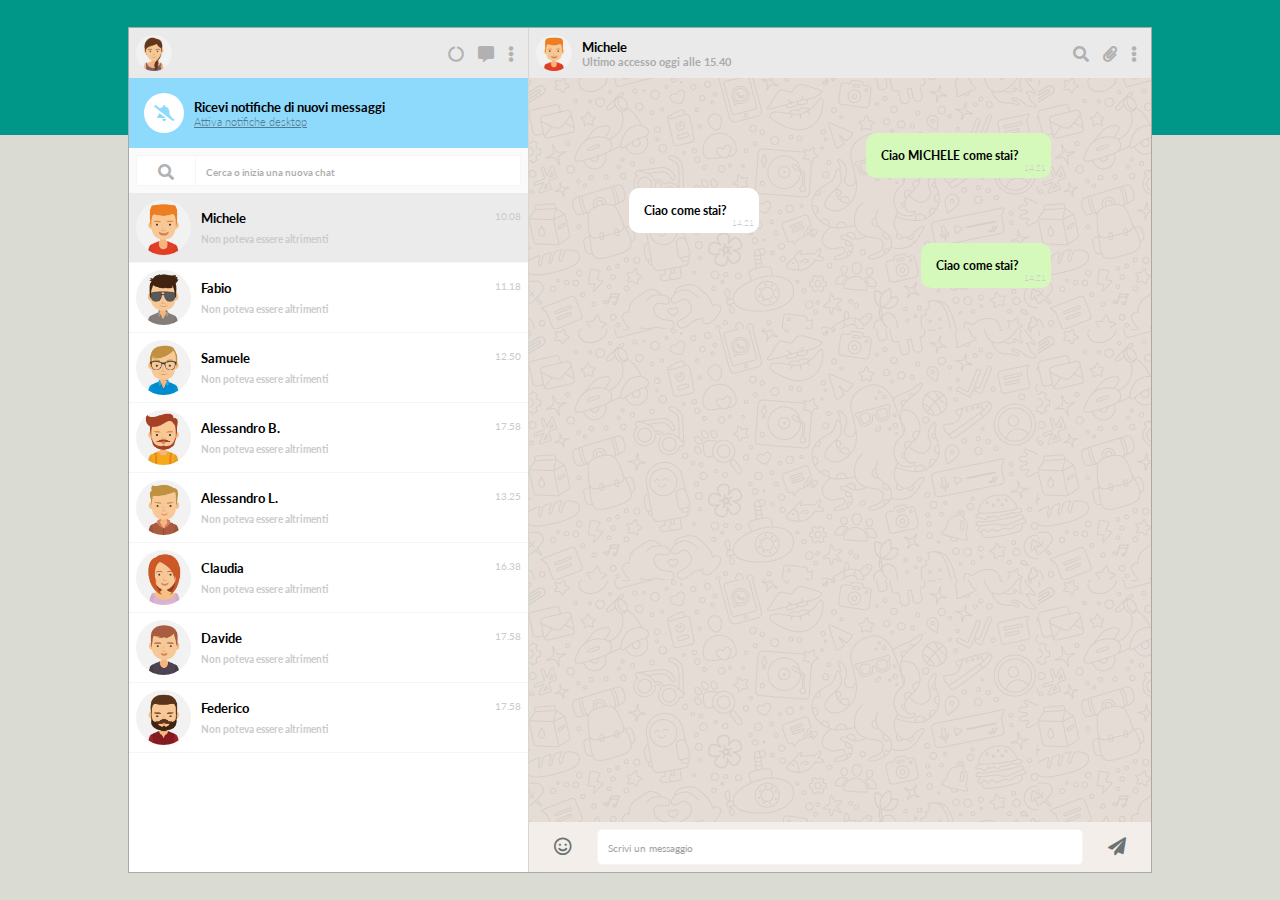
==== bonus/index.html @ 08b74d0c "BONUS: crea il menu cancella messaggio in js con .clone() da un template" ====
<!DOCTYPE html>
<html lang="en" dir="ltr">
    <head>
        <meta charset="utf-8">
        <meta name="viewport" content="width=device-width, initial-scale=1.0">
        <link href="https://fonts.googleapis.com/css?family=Lato" rel="stylesheet">
        <link rel="stylesheet" href="https://use.fontawesome.com/releases/v5.5.0/css/all.css">
        <link rel="stylesheet" href="css/style.css">
        <script src="https://ajax.googleapis.com/ajax/libs/jquery/3.3.1/jquery.min.js"></script>
        <title>Boolzap</title>
    </head>
    <body>
      <main>
        <!-- sfondo sezione top -->
        <section class="top"></section>
        <!-- /sfondo sezione top -->
        <!-- sfondo sezione bottom -->
        <section class="bottom"></section>
        <!-- /sfondo sezione bottom -->

        <!-- wrapper generale dell'app -->
        <div class="wrap_general">
          <!-- side SX -->
          <div class="sideSX">
            <!-- zona TOP della side SX -->
            <div class="sideSX_top">
              <!-- contenitore immagine avatar utente -->
              <div class="wrap_avatar sideSX_top_avatar">
                <!-- immagine avatar utente principale -->
                <img src="img\avatar_io.jpg" alt="Image avatar">
                <!-- /immagine avatar utente principale -->
              </div>
              <!-- /contenitore immagine avatar utente -->
              <!-- listato icone zona Top della sideSX -->
              <ul class="ul_ico_topSX">
                <li>
                  <!-- icona aggiorna -->
                  <i class="fas fa-circle-notch"></i>
                  <!-- /icona aggiorna -->
                </li>
                <li>
                  <!-- icona messaggio -->
                  <i class="fas fa-comment-alt"></i>
                  <!-- /icona messaggio -->
                </li>
                <li>
                  <!-- icona menu impostazioni -->
                  <i class="fas fa-ellipsis-v"></i>
                  <!-- /icona menu impostazioni -->
                </li>
              </ul>
              <!-- /listato icone zona Top della sideSX -->
            </div>
            <!-- /zona top della side SX -->
            <!-- zona NOTIFICHE della side SX -->
            <div class="sideSX_notifiche">
              <!-- icona notifiche attivate -->
              <div class="wrap_ico_no_sound">
                <i class="fas fa-bell-slash"></i>
              </div>
              <!-- /icona notifiche attivate -->
              <div class="wrap_titoli_notifiche">
                <!-- titolo notifiche -->
                <h5>Ricevi notifiche di nuovi messaggi</h5>
                <!-- /titolo notifiche -->
                <!-- sottotitolo notifiche -->
                <h6><a href="#">Attiva notifiche desktop</a></h6>
                <!-- /sottotitolo notifiche -->
              </div>
            </div>
            <!-- /zona NOTIFICHE della side SX -->
            <!-- zona CERCA della side SX -->
            <div class="sideSX_cerca">
              <!-- icona cerca -->
              <div class="wrap_ico_cerca">
                <i class="fas fa-search"></i>
              </div>
              <!-- /icona cerca -->
              <!-- input cerca -->
              <input class="input_cerca" type="text" name="" value="" placeholder="Cerca o inizia una nuova chat">
              <!-- /input\ cerca -->
            </div>
            <!-- /zona CERCA della side SX -->
            <!-- elenco chat -->
            <div class="sideSX_chat">
              <!-- chat   -->
              <div class="chat chat_attiva" data-chat="0">
                <!-- immagine avatar contatto -->
                <img class="contatto_avatar" src="img\avatar_1.jpg" alt="">
                <!-- /immagine avatar chat -->
                <!-- contenitore testi chat -->
                <div class="wrap_testi_chat">
                  <!-- titolo notifiche -->
                  <h5 class="nome">Michele</h5>
                  <!-- /titolo notifiche -->
                  <!-- sottotitolo notifiche -->
                  <h6 class="messaggio">Non poteva essere altrimenti</a></h6>
                  <!-- /sottotitolo notifiche -->
                </div>
                <!-- /contenitore testi chat -->
                <!-- ora messaggio -->
                <span class="ora_messaggio">10.08</span>
                <!-- ora messaggio -->
              </div>
              <!-- /chat   -->
              <!-- chat   -->
              <div class="chat" data-chat="1">
                <!-- immagine avatar contatto -->
                <img class="contatto_avatar" src="img\avatar_2.jpg" alt="">
                <!-- /immagine avatar chat -->
                <!-- contenitore testi chat -->
                <div class="wrap_testi_chat">
                  <!-- titolo notifiche -->
                  <h5 class="nome">Fabio</h5>
                  <!-- /titolo notifiche -->
                  <!-- sottotitolo notifiche -->
                  <h6 class="messaggio">Non poteva essere altrimenti</a></h6>
                  <!-- /sottotitolo notifiche -->
                </div>
                <!-- /contenitore testi chat -->
                <!-- ora messaggio -->
                <span class="ora_messaggio">11.18</span>
                <!-- ora messaggio -->
              </div>
              <!-- /chat   -->
              <!-- chat   -->
              <div class="chat" data-chat="2">
                <!-- immagine avatar contatto -->
                <img class="contatto_avatar" src="img\avatar_3.jpg" alt="">
                <!-- /immagine avatar chat -->
                <!-- contenitore testi chat -->
                <div class="wrap_testi_chat">
                  <!-- titolo notifiche -->
                  <h5 class="nome">Samuele</h5>
                  <!-- /titolo notifiche -->
                  <!-- sottotitolo notifiche -->
                  <h6 class="messaggio">Non poteva essere altrimenti</a></h6>
                  <!-- /sottotitolo notifiche -->
                </div>
                <!-- /contenitore testi chat -->
                <!-- ora messaggio -->
                <span class="ora_messaggio">12.50</span>
                <!-- ora messaggio -->
              </div>
              <!-- /chat   -->
              <!-- chat   -->
              <div class="chat" data-chat="3">
                <!-- immagine avatar contatto -->
                <img class="contatto_avatar" src="img\avatar_4.jpg" alt="">
                <!-- /immagine avatar chat -->
                <!-- contenitore testi chat -->
                <div class="wrap_testi_chat">
                  <!-- titolo notifiche -->
                  <h5 class="nome">Alessandro B.</h5>
                  <!-- /titolo notifiche -->
                  <!-- sottotitolo notifiche -->
                  <h6 class="messaggio">Non poteva essere altrimenti</a></h6>
                  <!-- /sottotitolo notifiche -->
                </div>
                <!-- /contenitore testi chat -->
                <!-- ora messaggio -->
                <span class="ora_messaggio">17.58</span>
                <!-- ora messaggio -->
              </div>
              <!-- /chat   -->
              <!-- chat   -->
              <div class="chat" data-chat="4">
                <!-- immagine avatar contatto -->
                <img class="contatto_avatar" src="img\avatar_5.jpg" alt="">
                <!-- /immagine avatar chat -->
                <!-- contenitore testi chat -->
                <div class="wrap_testi_chat">
                  <!-- titolo notifiche -->
                  <h5 class="nome">Alessandro L.</h5>
                  <!-- /titolo notifiche -->
                  <!-- sottotitolo notifiche -->
                  <h6 class="messaggio">Non poteva essere altrimenti</a></h6>
                  <!-- /sottotitolo notifiche -->
                </div>
                <!-- /contenitore testi chat -->
                <!-- ora messaggio -->
                <span class="ora_messaggio">13.25</span>
                <!-- ora messaggio -->
              </div>
              <!-- /chat   -->
              <!-- chat   -->
              <div class="chat" data-chat="5">
                <!-- immagine avatar contatto -->
                <img class="contatto_avatar" src="img\avatar_6.jpg" alt="">
                <!-- /immagine avatar chat -->
                <!-- contenitore testi chat -->
                <div class="wrap_testi_chat">
                  <!-- titolo notifiche -->
                  <h5 class="nome">Claudia</h5>
                  <!-- /titolo notifiche -->
                  <!-- sottotitolo notifiche -->
                  <h6 class="messaggio">Non poteva essere altrimenti</a></h6>
                  <!-- /sottotitolo notifiche -->
                </div>
                <!-- /contenitore testi chat -->
                <!-- ora messaggio -->
                <span class="ora_messaggio">16.38</span>
                <!-- ora messaggio -->
              </div>
              <!-- /chat   -->
              <!-- chat   -->
              <div class="chat" data-chat="6">
                <!-- immagine avatar contatto -->
                <img class="contatto_avatar" src="img\avatar_7.jpg" alt="">
                <!-- /immagine avatar chat -->
                <!-- contenitore testi chat -->
                <div class="wrap_testi_chat">
                  <!-- titolo notifiche -->
                  <h5 class="nome">Davide</h5>
                  <!-- /titolo notifiche -->
                  <!-- sottotitolo notifiche -->
                  <h6 class="messaggio">Non poteva essere altrimenti</a></h6>
                  <!-- /sottotitolo notifiche -->
                </div>
                <!-- /contenitore testi chat -->
                <!-- ora messaggio -->
                <span class="ora_messaggio">17.58</span>
                <!-- ora messaggio -->
              </div>
              <!-- /chat   -->
              <!-- chat   -->
              <div class="chat" data-chat="7">
                <!-- immagine avatar contatto -->
                <img class="contatto_avatar" src="img\avatar_8.jpg" alt="">
                <!-- /immagine avatar chat -->
                <!-- contenitore testi chat -->
                <div class="wrap_testi_chat">
                  <!-- titolo notifiche -->
                  <h5 class="nome">Federico</h5>
                  <!-- /titolo notifiche -->
                  <!-- sottotitolo notifiche -->
                  <h6 class="messaggio">Non poteva essere altrimenti</a></h6>
                  <!-- /sottotitolo notifiche -->
                </div>
                <!-- /contenitore testi chat -->
                <!-- ora messaggio -->
                <span class="ora_messaggio">17.58</span>
                <!-- ora messaggio -->
              </div>
              <!-- /chat   -->
            </div>
            <!-- /elenco chat -->
          </div>
          <!-- /side SX -->

          <!-- side DX -->
          <div class="sideDX">
            <!-- zona top della side DX -->
            <div class="sideDX_top">
              <!-- contenitore avatar, nome e ultimo accesso dell'utente -->
              <div class="wrap_utente">
                <!-- immagine avatar utente -->
                <img class="sideDX_top_avatar" src="img\avatar_1.jpg" alt="">
                <!-- /immagine avatar chat -->
                <!-- contenitore testi chat -->
                <div class="wrap_nome_accesso">
                  <!-- titolo notifiche -->
                  <h5 class="nome_chat">Michele</h5>
                  <!-- /titolo notifiche -->
                  <!-- sottotitolo notifiche -->
                  <h6 class="accesso_chat">Ultimo accesso oggi alle <time>15.40</time></a></h6>
                  <!-- /sottotitolo notifiche -->
                </div>
                <!-- /contenitore testi chat -->
              </div>
              <!-- /contenitore avatar, nome e ultimo accesso dell'utente -->
              <!-- listato icone zona Top della sideDX -->
              <ul class="ul_ico_topDX">
                <li>
                  <!-- icona cerca -->
                  <i class="fas fa-search"></i>
                  <!-- /icona cerca -->
                </li>
                <li>
                  <!-- icona allega -->
                  <i class="fas fa-paperclip"></i>
                  <!-- /icona allega -->
                </li>
                <li>
                  <!-- icona menu impostazioni -->
                  <i class="fas fa-ellipsis-v"></i>
                  <!-- /icona menu impostazioni -->
                </li>
              </ul>
              <!-- /listato icone zona Top della sideDX -->
            </div>
            <!-- /zona top della side DX -->
            <!-- zona main della side DX -->
            <div class="sideDX_main">

              <!-- messaggi della chat index 0 -->
              <div class="messaggi_chat conversazione_attiva" data-conversazione="0">
                <!-- messaggio -->
                <div class="wrap_messaggio msg_int">
                  <div class="messaggio">
                    <p class="text_messaggio">Ciao MICHELE come stai?</p>
                    <span class="ora_messaggio">14.21</span>
                    <i class="fas fa-angle-down apri_cancella"></i>
                    <!-- <i class="far fa-angle-down apri_cancella"></i> -->
                  </div>
                </div>
                <!-- /messaggio -->
                <!-- messaggio -->
                <div class="wrap_messaggio msg_ext">
                  <div class="messaggio">
                    <p class="text_messaggio">Ciao come stai?</p>
                    <span class="ora_messaggio">14.21</span>
                    <i class="fas fa-angle-down apri_cancella"></i>
                  </div>
                </div>
                <!-- /messaggio -->
                <!-- messaggio -->
                <div class="wrap_messaggio msg_int">
                  <div class="messaggio">
                    <p class="text_messaggio">Ciao come stai?</p>
                    <span class="ora_messaggio">14.21</span>
                    <i class="fas fa-angle-down apri_cancella"></i>
                  </div>
                </div>
                <!-- /messaggio -->
              </div>
              <!-- messaggi della chat index 0 -->

              <!-- messaggi della chat index 1 -->
              <div class="messaggi_chat" data-conversazione="1">
                <!-- messaggio -->
                <div class="wrap_messaggio msg_int">
                  <div class="messaggio">
                    <p class="text_messaggio">Ciao FABIO come stai?</p>
                    <span class="ora_messaggio">14.21</span>
                    <i class="fas fa-angle-down apri_cancella"></i>
                  </div>
                </div>
                <!-- /messaggio -->
                <!-- messaggio -->
                <div class="wrap_messaggio msg_ext">
                  <div class="messaggio">
                    <p class="text_messaggio">Ciao come stai?</p>
                    <span class="ora_messaggio">14.21</span>
                    <i class="fas fa-angle-down apri_cancella"></i>
                  </div>
                </div>
                <!-- /messaggio -->
                <!-- messaggio -->
                <div class="wrap_messaggio msg_int">
                  <div class="messaggio">
                    <p class="text_messaggio">Ciao come stai?</p>
                    <span class="ora_messaggio">14.21</span>
                    <i class="fas fa-angle-down apri_cancella"></i>
                  </div>
                </div>
                <!-- /messaggio -->
              </div>
              <!-- messaggi della chat index 1 -->

              <!-- messaggi della chat index 2 -->
              <div class="messaggi_chat" data-conversazione="2">
                <!-- messaggio -->
                <div class="wrap_messaggio msg_int">
                  <div class="messaggio">
                    <p class="text_messaggio">Ciao SAMUELE come stai?</p>
                    <span class="ora_messaggio">14.21</span>
                    <i class="fas fa-angle-down apri_cancella"></i>
                  </div>
                </div>
                <!-- /messaggio -->
                <!-- messaggio -->
                <div class="wrap_messaggio msg_ext">
                  <div class="messaggio">
                    <p class="text_messaggio">Ciao come stai?</p>
                    <span class="ora_messaggio">14.21</span>
                    <i class="fas fa-angle-down apri_cancella"></i>
                  </div>
                </div>
                <!-- /messaggio -->
                <!-- messaggio -->
                <div class="wrap_messaggio msg_int">
                  <div class="messaggio">
                    <p class="text_messaggio">Ciao come stai?</p>
                    <span class="ora_messaggio">14.21</span>
                    <i class="fas fa-angle-down apri_cancella"></i>
                  </div>
                </div>
                <!-- /messaggio -->
              </div>
              <!-- messaggi della chat index 2 -->

              <!-- messaggi della chat index 3 -->
              <div class="messaggi_chat" data-conversazione="3">
                <!-- messaggio -->
                <div class="wrap_messaggio msg_int">
                  <div class="messaggio">
                    <p class="text_messaggio">Ciao ALESSANDRO B. come stai?</p>
                    <span class="ora_messaggio">14.21</span>
                    <i class="fas fa-angle-down apri_cancella"></i>
                  </div>
                </div>
                <!-- /messaggio -->
                <!-- messaggio -->
                <div class="wrap_messaggio msg_ext">
                  <div class="messaggio">
                    <p class="text_messaggio">Ciao come stai?</p>
                    <span class="ora_messaggio">14.21</span>
                    <i class="fas fa-angle-down apri_cancella"></i>
                  </div>
                </div>
                <!-- /messaggio -->
                <!-- messaggio -->
                <div class="wrap_messaggio msg_int">
                  <div class="messaggio">
                    <p class="text_messaggio">Ciao come stai?</p>
                    <span class="ora_messaggio">14.21</span>
                    <i class="fas fa-angle-down apri_cancella"></i>
                  </div>
                </div>
                <!-- /messaggio -->
              </div>
              <!-- messaggi della chat index 3 -->

              <!-- messaggi della chat index 4 -->
              <div class="messaggi_chat" data-conversazione="4">
                <!-- messaggio -->
                <div class="wrap_messaggio msg_int">
                  <div class="messaggio">
                    <p class="text_messaggio">Ciao ALESSANDOR L. come stai?</p>
                    <span class="ora_messaggio">14.21</span>
                    <i class="fas fa-angle-down apri_cancella"></i>
                  </div>
                </div>
                <!-- /messaggio -->
                <!-- messaggio -->
                <div class="wrap_messaggio msg_ext">
                  <div class="messaggio">
                    <p class="text_messaggio">Ciao come stai?</p>
                    <span class="ora_messaggio">14.21</span>
                    <i class="fas fa-angle-down apri_cancella"></i>
                  </div>
                </div>
                <!-- /messaggio -->
                <!-- messaggio -->
                <div class="wrap_messaggio msg_int">
                  <div class="messaggio">
                    <p class="text_messaggio">Ciao come stai?</p>
                    <span class="ora_messaggio">14.21</span>
                    <i class="fas fa-angle-down apri_cancella"></i>
                  </div>
                </div>
                <!-- /messaggio -->
              </div>
              <!-- messaggi della chat index 4 -->

              <!-- messaggi della chat index 5 -->
              <div class="messaggi_chat" data-conversazione="5">
                <!-- messaggio -->
                <div class="wrap_messaggio msg_int">
                  <div class="messaggio">
                    <p class="text_messaggio">Ciao CLAUDIA come stai?</p>
                    <span class="ora_messaggio">14.21</span>
                    <i class="fas fa-angle-down apri_cancella"></i>
                  </div>
                </div>
                <!-- /messaggio -->
                <!-- messaggio -->
                <div class="wrap_messaggio msg_ext">
                  <div class="messaggio">
                    <p class="text_messaggio">Ciao come stai?</p>
                    <span class="ora_messaggio">14.21</span>
                    <i class="fas fa-angle-down apri_cancella"></i>
                  </div>
                </div>
                <!-- /messaggio -->
                <!-- messaggio -->
                <div class="wrap_messaggio msg_int">
                  <div class="messaggio">
                    <p class="text_messaggio">Ciao come stai?</p>
                    <span class="ora_messaggio">14.21</span>
                    <i class="fas fa-angle-down apri_cancella"></i>
                  </div>
                </div>
                <!-- /messaggio -->
              </div>
              <!-- messaggi della chat index 5 -->

              <!-- messaggi della chat index 6 -->
              <div class="messaggi_chat" data-conversazione="6">
                <!-- messaggio -->
                <div class="wrap_messaggio msg_int">
                  <div class="messaggio">
                    <p class="text_messaggio">Ciao DAVIDE come stai?</p>
                    <span class="ora_messaggio">14.21</span>
                    <i class="fas fa-angle-down apri_cancella"></i>
                  </div>
                </div>
                <!-- /messaggio -->
                <!-- messaggio -->
                <div class="wrap_messaggio msg_ext">
                  <div class="messaggio">
                    <p class="text_messaggio">Ciao come stai?</p>
                    <span class="ora_messaggio">14.21</span>
                    <i class="fas fa-angle-down apri_cancella"></i>
                  </div>
                </div>
                <!-- /messaggio -->
                <!-- messaggio -->
                <div class="wrap_messaggio msg_int">
                  <div class="messaggio">
                    <p class="text_messaggio">Ciao come stai?</p>
                    <span class="ora_messaggio">14.21</span>
                    <i class="fas fa-angle-down apri_cancella"></i>
                  </div>
                </div>
                <!-- /messaggio -->
              </div>
              <!-- messaggi della chat index 6 -->

              <!-- messaggi della chat index 7 -->
              <div class="messaggi_chat" data-conversazione="7">
                <!-- messaggio -->
                <div class="wrap_messaggio msg_int">
                  <div class="messaggio">
                    <p class="text_messaggio">Ciao FEDERICO come stai?</p>
                    <span class="ora_messaggio">14.21</span>
                    <i class="fas fa-angle-down apri_cancella"></i>
                  </div>
                </div>
                <!-- /messaggio -->
                <!-- messaggio -->
                <div class="wrap_messaggio msg_ext">
                  <div class="messaggio">
                    <p class="text_messaggio">Ciao come stai?</p>
                    <span class="ora_messaggio">14.21</span>
                    <i class="fas fa-angle-down apri_cancella"></i>
                  </div>
                </div>
                <!-- /messaggio -->
                <!-- messaggio -->
                <div class="wrap_messaggio msg_int">
                  <div class="messaggio">
                    <p class="text_messaggio">Ciao come stai?</p>
                    <span class="ora_messaggio">14.21</span>
                    <i class="fas fa-angle-down apri_cancella"></i>
                  </div>
                </div>
                <!-- /messaggio -->
              </div>
              <!-- messaggi della chat index 7 -->

              <!-- TEMPLATE messaggio -->
              <div class="template">
                <div class="wrap_messaggio">
                  <div class="messaggio">
                    <p class="text_messaggio">xtxt</p>
                    <span class="ora_messaggio">xora</span>
                    <i class="fas fa-angle-down apri_cancella"></i>
                  </div>
                </div>
              </div>
              <!-- / TEMPLATE messaggio -->

              <!-- TEMPLATE menu cancella messaggio -->
              <div class="template_delete">
                <div class="panel_delete">
                  <p class="info_messaggio">info messaggio</p>
                  <p class="cancella_msg_txt">cancella messaggio</p>
                </div>
              </div>
              <!-- / TEMPLATE messaggio -->

            </div>
            <!-- /zona main della side DX -->
            <!-- zona bottom della side DX -->
            <div class="sideDX_bottom">
              <!-- contenitore icona smile -->
              <div class="wrap_smile">
                <!-- /icona smile -->
                <i class="far fa-smile"></i>
                <!-- /icona smile -->
              </div>
              <!-- /contenitore icona smile -->
              <!-- input testo nuovo messaggio -->
              <input class="input_messaggio_new" type="text" name="" value="" placeholder="Scrivi un messaggio">
              <!-- / input testo nuovo messaggio -->
              <!-- contenitore icona send -->
              <div class="wrap_send">
                <!-- icona microfono -->
                <i class="fas fa-microphone"></i>
                <!-- /icona microfono -->
                <!-- icona send -->
                <i class="send_message fas fa-paper-plane"></i>
                <!-- /icona send -->
              </div>
              <!-- /contenitore icona send -->
            </div>
            <!-- /zona bottom della side DX -->
          </div>
          <!-- /side DX -->
        </div>
        <!-- /wrapper generale dell'app -->
      </main>
      <script src="js/main.js"></script>
    </body>
</html>
---- bonus/css/style.css ----
* {
    margin: 0;
    padding: 0;
    box-sizing: border-box;
    font-family: 'Lato';
}

main {
  height: 100vh;
  position: relative;
}

/* MIX */

.bck_col_grey {
  background-color: #e9ebeb;
}

.bck_col_white {
  background-color: #fff;
}

/* COLORI di sfondo */

.top {
  background-color: #009688;
  height: 15%;
}

.bottom {
  background-color: #dadbd3;
  height: 85%;
}

/* Contenitore generale */

.wrap_general {
  display: flex;
  position: absolute;
  top: 3%;
  left: 50%;
  transform: translatex(-50%);
  width: 80%;
  max-width: 1370px;
  min-width: 600px;
  height: calc(100vh - 6%);
  background-color: #fff;
  border: 1px darkgrey solid;
  /* z-index: 10; */
}

/* SIDE SX */

.sideSX {
  width: 400px;
  height: 100%;
  background-color: #fff;
  border-right: 1px solid #d6d6d6;
  overflow: hidden;
}

/* zona TOP della parte sinistra */

.sideSX_top {
  display: flex;
  justify-content: space-between;
  background-color: #eaeaea;
  height: 50px;
  min-width: 300px;
  padding: 7px;
}

.sideSX_top_avatar {
  height: 100%;
  border-radius: 50%;
  overflow: hidden;
}

.sideSX_top_avatar img {
  height: 100%;
}

.ul_ico_topSX {
  display: flex;
  align-items: center;
  list-style: none;
}

.ul_ico_topSX i {
  color: #b1b1b1;
  margin: 0 7px;
}

/* zona NOTIFICHE della parte sinistra */

.sideSX_notifiche {
  display: flex;
  align-items: center;
  background-color: #8edafc;
  height: 70px;
}

.sideSX_notifiche .wrap_ico_no_sound {
  background-color: #fff;
  width: 40px;
  height: 40px;
  line-height: 40px;
  text-align: center;
  border-radius: 50%;
  margin-left: 15px;
  font-size: 16px;
  color: #8edafc;
}

.sideSX_notifiche .wrap_titoli_notifiche a {
  color: #537b8d;
  font-weight: 300;
}

.sideSX_notifiche .wrap_titoli_notifiche {
  margin-left: 10px;
}

/* zona CERCA della parte sinistra */

.sideSX_cerca {
  display: flex;
  align-items: center;
  background-color: #fafafa;
  height: 45px;
}

.sideSX_cerca .wrap_ico_cerca i {
  font-size: 16px;
  color: #b1b1b1;
}

.sideSX_cerca .wrap_ico_cerca {
  margin-left: 7px;
  height: 31px;
  line-height: 31px;
  text-align: center;
  width: 60px;
  background-color: #fff;
  border: 1px solid #f5f5f5;
}

.sideSX_cerca .input_cerca {
  height: 31px;
  width: calc(100% - 74px);
  border-top: 1px solid #f5f5f5;
  border-bottom: 1px solid #f5f5f5;
  border-right: 1px solid #f5f5f5;
  border-left: 0px solid #f5f5f5;
  padding-left: 10px;
}

.sideSX_cerca .input_cerca::placeholder {
  color: #ababab;
  font-weight: 600;
  font-size: 10px;
}

/* zona elenco CHAT della parte sinistra */

.sideSX_chat {
  width: 100%;
  height: calc(100% - 165px);
  overflow-y: scroll;
}

.chat {
  display: flex;
  position: relative;
  align-items: center;
  /* display: none; */
  height: 70px;
  padding: 7px;
  border-bottom: 1px solid #f5f5f5;
}

.chat_hide {
  display: none;
}

.chat_attiva {
  background-color: #ebebeb;
}

/* .chat:hover {
  background-color: #f5f5f5;
} */

.grigio_mouse_enter {
  background-color: #f5f5f5;
}

.bianco_mouse_leave {
  background-color: #fff;
}

.contatto_avatar {
  height: 100%;
  border-radius: 50%;
}

.sideSX_chat .wrap_testi_chat {
  display: flex;
  flex-direction: column;
  margin-left: 10px;
  width: 100%;
}

.sideSX_chat .wrap_testi_chat .nome {
  color: #000;
  font-weight: 700;
  margin-bottom: 7px;
}

.sideSX_chat .wrap_testi_chat .messaggio {
  color: #c9cbcd;
  font-size: 10px;
  font-weight: 700;
}

.sideSX_chat .ora_messaggio {
  color: #c9cbcd;
  font-size: 10px;
  align-self: flex-start;
  margin-top: 10px;
}

/* SIDE DX */

.sideDX {
  width: calc(100% - 400px);
  height: 100%;
}

/* zona TOP della parte destra */

.sideDX_top {
  display: flex;
  justify-content: space-between;
  background-color: #eaeaea;
  height: 50px;
  padding: 7px;
}

.wrap_utente {
  display: flex;
  align-items: center;
}

.accesso_chat {
  color: #ababab;
}

.sideDX_top_avatar {
  height: 36px;
  border-radius: 50%;
  margin-right: 10px;
}

.ul_ico_topDX {
  display: flex;
  align-items: center;
  list-style: none;
}

.ul_ico_topDX i {
  color: #b1b1b1;
  margin: 0 7px;
}

/* MESSAGGI CHAT - zona MAIN della parte destra */

.sideDX_main {
  height: calc(100% - 100px);
  overflow-y: scroll;
  background-image: url("../img/mine.jpg");
}

.sideDX_main {
  padding-top: 50px;
}

.sideDX .wrap_messaggio {
  padding: 5px 100px 5px 100px;
  display: flex;
}

.sideDX .messaggio {
  display: flex;
  max-width: 300px;
  border-radius: 10px;
  position: relative;
}

.sideDX .messaggio .text_messaggio {
  font-size: 12px;
  padding: 15px 5px 15px 15px;
  font-weight: bold;
}

.sideDX .messaggio .ora_messaggio {
  font-size: 8px;
  font-weight: 300;
  color: #cccccc;
  padding: 0 5px 5px 0px;
  align-self: flex-end;
}

.apri_cancella {
  position: absolute;
  right: 7px;
  top: 5px;
  color: #cccccc;
  font-size: 18px;
  display: none;
}

.apri_cancella:hover {
  cursor: pointer;
}

.visibile {
  display: block;
}

.messaggi_chat {
  display: none;
}

.conversazione_attiva {
  display: block;
}

.template {
  display: none;
}

.msg_ext {
  justify-content: flex-start;
}

.msg_int {
  justify-content: flex-end;
}

.msg_int .messaggio {
  background-color: #d5f9ba; */
}

.msg_ext .messaggio {
  background-color: #fff; */
}

/* zona BOTTOM della parte destra */

.sideDX_bottom{
  display: flex;
  align-items: center;
  background-color: #f3eeea;
  height: 50px;
}

/* icone smile e invia */
.wrap_smile, .wrap_send {
  width: 70px;
  height: 50px;
  line-height: 50px;
  text-align: center;
}

.sideDX_bottom i {
 color: #6b7376;
 font-size: 18px;
}

.sideDX_bottom .fa-microphone {
  display: none;
}

.send_message:hover {
  cursor: pointer;
}

/* input testo nuovo messaggio */
.input_messaggio_new {
  width: calc(100% - 120px);
  height: 36px;
  border: 1px solid #f5f5f5;
  padding-left: 10px;
  border-radius: 5px;
}

.input_messaggio_new::placeholder {
  font-size: 10px;
  color: #a2a2a2;
}

/* MENU CANCELLA MESSAGGIO */

.template_delete {
  display: none;
}

.panel_delete {
  position: absolute;
  display: none;
  z-index: 10;
  bottom: -60px;
  right: 0px;
  width: 150px;
  height: 60px;
  padding: 6px 0px;;
  background-color: white;
  border-radius: 2px;
  box-shadow: 1px 1px 20px grey;
  font-size: 12px;
  font-weight: 700;
  text-align: center;
}

.delete_left {
  left: 0px;
}

.panel_delete p {
  display: inline-block;
  width: 100%;
  padding: 5px 0px;
}

.panel_delete p:hover {
  background-color: #f5f5f5;
}

.panel_delete p:nth-child(2):hover {
  cursor: pointer;
}

.delete_show {
  display: block;
}

.hide_messaggio {
  display: none;
}

/* MEDIA QUERY SM */

@media screen and (max-width: 991px) {

  .sideSX {
    width: 300px;
  }

  .sideDX {
    width: calc(100% - 300px);
  }

  .sideDX .wrap_messaggio {
    padding: 5px 20px 5px 20px;
    display: flex;
  }
}
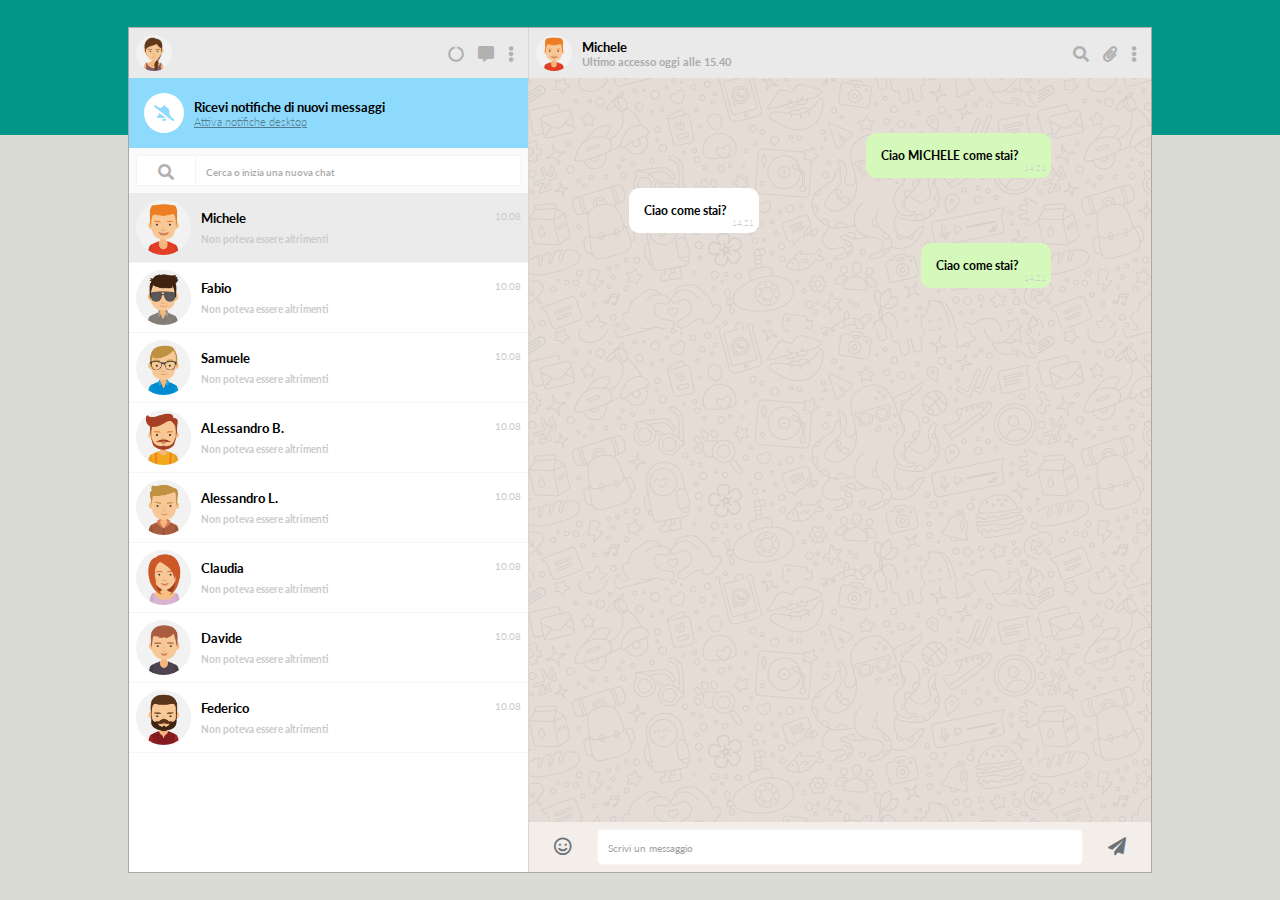
==== commit d80b4063: "BONUS: tolto elenco contatti da html, lo crea in js con .clone  template" ====
--- a/bonus/index.html
+++ b/bonus/index.html
@@ -83,166 +83,32 @@
             <!-- /zona CERCA della side SX -->
             <!-- elenco chat -->
             <div class="sideSX_chat">
-              <!-- chat   -->
-              <div class="chat chat_attiva" data-chat="0">
-                <!-- immagine avatar contatto -->
-                <img class="contatto_avatar" src="img\avatar_1.jpg" alt="">
-                <!-- /immagine avatar chat -->
-                <!-- contenitore testi chat -->
-                <div class="wrap_testi_chat">
-                  <!-- titolo notifiche -->
-                  <h5 class="nome">Michele</h5>
-                  <!-- /titolo notifiche -->
-                  <!-- sottotitolo notifiche -->
-                  <h6 class="messaggio">Non poteva essere altrimenti</a></h6>
-                  <!-- /sottotitolo notifiche -->
-                </div>
-                <!-- /contenitore testi chat -->
-                <!-- ora messaggio -->
-                <span class="ora_messaggio">10.08</span>
-                <!-- ora messaggio -->
-              </div>
-              <!-- /chat   -->
-              <!-- chat   -->
-              <div class="chat" data-chat="1">
-                <!-- immagine avatar contatto -->
-                <img class="contatto_avatar" src="img\avatar_2.jpg" alt="">
-                <!-- /immagine avatar chat -->
-                <!-- contenitore testi chat -->
-                <div class="wrap_testi_chat">
-                  <!-- titolo notifiche -->
-                  <h5 class="nome">Fabio</h5>
-                  <!-- /titolo notifiche -->
-                  <!-- sottotitolo notifiche -->
-                  <h6 class="messaggio">Non poteva essere altrimenti</a></h6>
-                  <!-- /sottotitolo notifiche -->
-                </div>
-                <!-- /contenitore testi chat -->
-                <!-- ora messaggio -->
-                <span class="ora_messaggio">11.18</span>
-                <!-- ora messaggio -->
-              </div>
-              <!-- /chat   -->
-              <!-- chat   -->
-              <div class="chat" data-chat="2">
-                <!-- immagine avatar contatto -->
-                <img class="contatto_avatar" src="img\avatar_3.jpg" alt="">
-                <!-- /immagine avatar chat -->
-                <!-- contenitore testi chat -->
-                <div class="wrap_testi_chat">
-                  <!-- titolo notifiche -->
-                  <h5 class="nome">Samuele</h5>
-                  <!-- /titolo notifiche -->
-                  <!-- sottotitolo notifiche -->
-                  <h6 class="messaggio">Non poteva essere altrimenti</a></h6>
-                  <!-- /sottotitolo notifiche -->
-                </div>
-                <!-- /contenitore testi chat -->
-                <!-- ora messaggio -->
-                <span class="ora_messaggio">12.50</span>
-                <!-- ora messaggio -->
-              </div>
-              <!-- /chat   -->
-              <!-- chat   -->
-              <div class="chat" data-chat="3">
-                <!-- immagine avatar contatto -->
-                <img class="contatto_avatar" src="img\avatar_4.jpg" alt="">
-                <!-- /immagine avatar chat -->
-                <!-- contenitore testi chat -->
-                <div class="wrap_testi_chat">
-                  <!-- titolo notifiche -->
-                  <h5 class="nome">Alessandro B.</h5>
-                  <!-- /titolo notifiche -->
-                  <!-- sottotitolo notifiche -->
-                  <h6 class="messaggio">Non poteva essere altrimenti</a></h6>
-                  <!-- /sottotitolo notifiche -->
-                </div>
-                <!-- /contenitore testi chat -->
-                <!-- ora messaggio -->
-                <span class="ora_messaggio">17.58</span>
-                <!-- ora messaggio -->
-              </div>
-              <!-- /chat   -->
-              <!-- chat   -->
-              <div class="chat" data-chat="4">
-                <!-- immagine avatar contatto -->
-                <img class="contatto_avatar" src="img\avatar_5.jpg" alt="">
-                <!-- /immagine avatar chat -->
-                <!-- contenitore testi chat -->
-                <div class="wrap_testi_chat">
-                  <!-- titolo notifiche -->
-                  <h5 class="nome">Alessandro L.</h5>
-                  <!-- /titolo notifiche -->
-                  <!-- sottotitolo notifiche -->
-                  <h6 class="messaggio">Non poteva essere altrimenti</a></h6>
-                  <!-- /sottotitolo notifiche -->
-                </div>
-                <!-- /contenitore testi chat -->
-                <!-- ora messaggio -->
-                <span class="ora_messaggio">13.25</span>
-                <!-- ora messaggio -->
-              </div>
-              <!-- /chat   -->
-              <!-- chat   -->
-              <div class="chat" data-chat="5">
-                <!-- immagine avatar contatto -->
-                <img class="contatto_avatar" src="img\avatar_6.jpg" alt="">
-                <!-- /immagine avatar chat -->
-                <!-- contenitore testi chat -->
-                <div class="wrap_testi_chat">
-                  <!-- titolo notifiche -->
-                  <h5 class="nome">Claudia</h5>
-                  <!-- /titolo notifiche -->
-                  <!-- sottotitolo notifiche -->
-                  <h6 class="messaggio">Non poteva essere altrimenti</a></h6>
-                  <!-- /sottotitolo notifiche -->
-                </div>
-                <!-- /contenitore testi chat -->
-                <!-- ora messaggio -->
-                <span class="ora_messaggio">16.38</span>
-                <!-- ora messaggio -->
-              </div>
-              <!-- /chat   -->
-              <!-- chat   -->
-              <div class="chat" data-chat="6">
-                <!-- immagine avatar contatto -->
-                <img class="contatto_avatar" src="img\avatar_7.jpg" alt="">
-                <!-- /immagine avatar chat -->
-                <!-- contenitore testi chat -->
-                <div class="wrap_testi_chat">
-                  <!-- titolo notifiche -->
-                  <h5 class="nome">Davide</h5>
-                  <!-- /titolo notifiche -->
-                  <!-- sottotitolo notifiche -->
-                  <h6 class="messaggio">Non poteva essere altrimenti</a></h6>
-                  <!-- /sottotitolo notifiche -->
-                </div>
-                <!-- /contenitore testi chat -->
-                <!-- ora messaggio -->
-                <span class="ora_messaggio">17.58</span>
-                <!-- ora messaggio -->
-              </div>
-              <!-- /chat   -->
-              <!-- chat   -->
-              <div class="chat" data-chat="7">
-                <!-- immagine avatar contatto -->
-                <img class="contatto_avatar" src="img\avatar_8.jpg" alt="">
-                <!-- /immagine avatar chat -->
-                <!-- contenitore testi chat -->
-                <div class="wrap_testi_chat">
-                  <!-- titolo notifiche -->
-                  <h5 class="nome">Federico</h5>
-                  <!-- /titolo notifiche -->
-                  <!-- sottotitolo notifiche -->
-                  <h6 class="messaggio">Non poteva essere altrimenti</a></h6>
-                  <!-- /sottotitolo notifiche -->
-                </div>
-                <!-- /contenitore testi chat -->
-                <!-- ora messaggio -->
-                <span class="ora_messaggio">17.58</span>
-                <!-- ora messaggio -->
-              </div>
-              <!-- /chat   -->
+
+              <!-- TEMPLATE contatto   -->
+              <div class="template_contatto">
+                <!-- chat   -->
+                <div class="chat">
+                  <!-- immagine avatar contatto -->
+                  <img class="contatto_avatar" src="img\avatar_1.jpg" alt="">
+                  <!-- /immagine avatar chat -->
+                  <!-- contenitore testi chat -->
+                  <div class="wrap_testi_chat">
+                    <!-- titolo notifiche -->
+                    <h5 class="nome">Michele</h5>
+                    <!-- /titolo notifiche -->
+                    <!-- sottotitolo notifiche -->
+                    <h6 class="messaggio">Non poteva essere altrimenti</a></h6>
+                    <!-- /sottotitolo notifiche -->
+                  </div>
+                  <!-- /contenitore testi chat -->
+                  <!-- ora messaggio -->
+                  <time class="ora_messaggio">10.08</time>
+                  <!-- ora messaggio -->
+                </div>
+                <!-- /chat   -->
+              </div>
+              <!-- TEMPLATE contatto   -->
+
             </div>
             <!-- /elenco chat -->
           </div>
--- a/bonus/css/style.css
+++ b/bonus/css/style.css
@@ -337,6 +337,10 @@
 }
 
 .template {
+  display: none;
+}
+
+.template_contatto {
   display: none;
 }
 
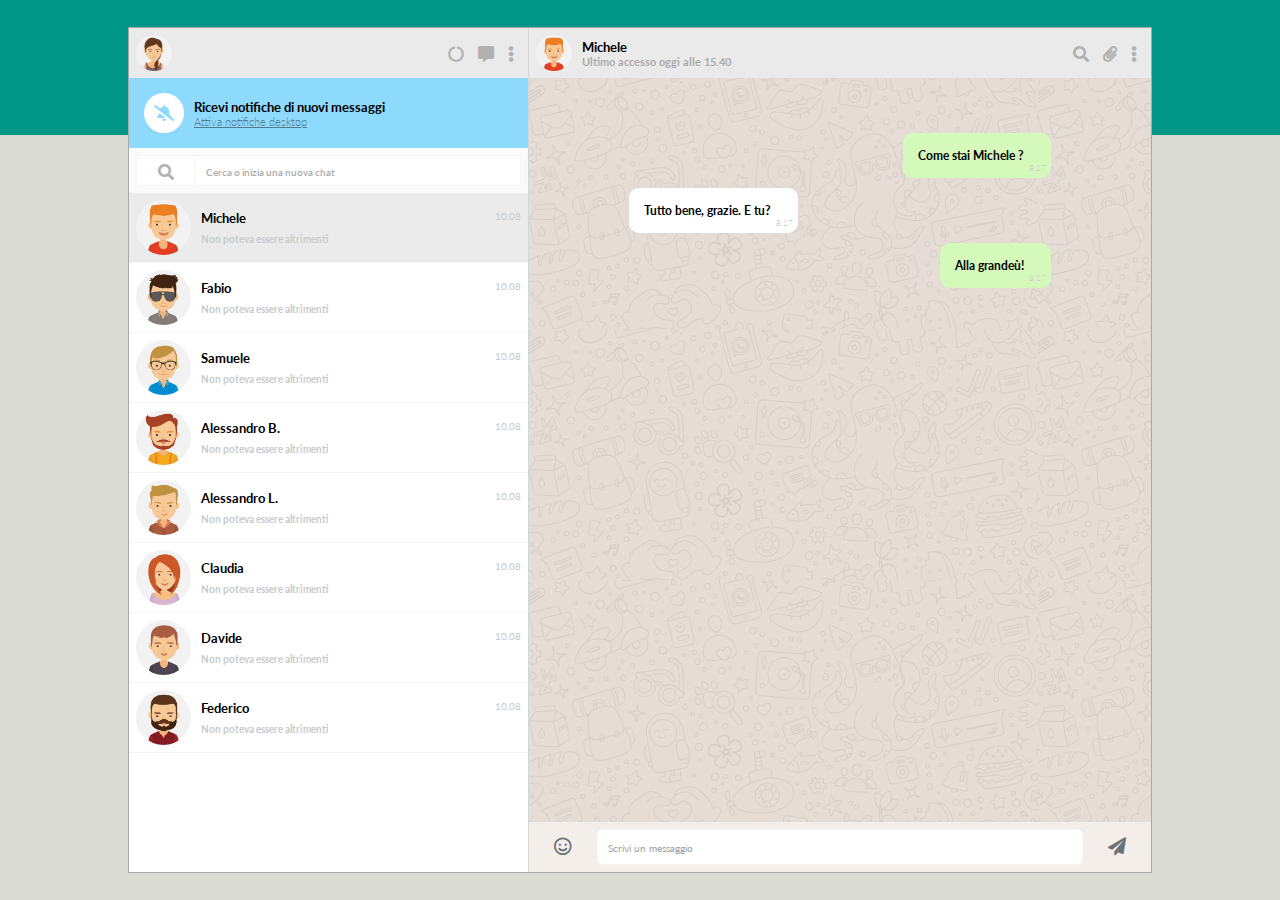
==== commit 410cc38f: "BONUS: chiusura menu cancella messaggio anche con click su angle-down" ====
--- a/bonus/index.html
+++ b/bonus/index.html
@@ -161,258 +161,41 @@
 
               <!-- messaggi della chat index 0 -->
               <div class="messaggi_chat conversazione_attiva" data-conversazione="0">
-                <!-- messaggio -->
-                <div class="wrap_messaggio msg_int">
-                  <div class="messaggio">
-                    <p class="text_messaggio">Ciao MICHELE come stai?</p>
-                    <span class="ora_messaggio">14.21</span>
-                    <i class="fas fa-angle-down apri_cancella"></i>
-                    <!-- <i class="far fa-angle-down apri_cancella"></i> -->
-                  </div>
-                </div>
-                <!-- /messaggio -->
-                <!-- messaggio -->
-                <div class="wrap_messaggio msg_ext">
-                  <div class="messaggio">
-                    <p class="text_messaggio">Ciao come stai?</p>
-                    <span class="ora_messaggio">14.21</span>
-                    <i class="fas fa-angle-down apri_cancella"></i>
-                  </div>
-                </div>
-                <!-- /messaggio -->
-                <!-- messaggio -->
-                <div class="wrap_messaggio msg_int">
-                  <div class="messaggio">
-                    <p class="text_messaggio">Ciao come stai?</p>
-                    <span class="ora_messaggio">14.21</span>
-                    <i class="fas fa-angle-down apri_cancella"></i>
-                  </div>
-                </div>
-                <!-- /messaggio -->
               </div>
               <!-- messaggi della chat index 0 -->
 
               <!-- messaggi della chat index 1 -->
               <div class="messaggi_chat" data-conversazione="1">
-                <!-- messaggio -->
-                <div class="wrap_messaggio msg_int">
-                  <div class="messaggio">
-                    <p class="text_messaggio">Ciao FABIO come stai?</p>
-                    <span class="ora_messaggio">14.21</span>
-                    <i class="fas fa-angle-down apri_cancella"></i>
-                  </div>
-                </div>
-                <!-- /messaggio -->
-                <!-- messaggio -->
-                <div class="wrap_messaggio msg_ext">
-                  <div class="messaggio">
-                    <p class="text_messaggio">Ciao come stai?</p>
-                    <span class="ora_messaggio">14.21</span>
-                    <i class="fas fa-angle-down apri_cancella"></i>
-                  </div>
-                </div>
-                <!-- /messaggio -->
-                <!-- messaggio -->
-                <div class="wrap_messaggio msg_int">
-                  <div class="messaggio">
-                    <p class="text_messaggio">Ciao come stai?</p>
-                    <span class="ora_messaggio">14.21</span>
-                    <i class="fas fa-angle-down apri_cancella"></i>
-                  </div>
-                </div>
-                <!-- /messaggio -->
               </div>
               <!-- messaggi della chat index 1 -->
 
               <!-- messaggi della chat index 2 -->
               <div class="messaggi_chat" data-conversazione="2">
-                <!-- messaggio -->
-                <div class="wrap_messaggio msg_int">
-                  <div class="messaggio">
-                    <p class="text_messaggio">Ciao SAMUELE come stai?</p>
-                    <span class="ora_messaggio">14.21</span>
-                    <i class="fas fa-angle-down apri_cancella"></i>
-                  </div>
-                </div>
-                <!-- /messaggio -->
-                <!-- messaggio -->
-                <div class="wrap_messaggio msg_ext">
-                  <div class="messaggio">
-                    <p class="text_messaggio">Ciao come stai?</p>
-                    <span class="ora_messaggio">14.21</span>
-                    <i class="fas fa-angle-down apri_cancella"></i>
-                  </div>
-                </div>
-                <!-- /messaggio -->
-                <!-- messaggio -->
-                <div class="wrap_messaggio msg_int">
-                  <div class="messaggio">
-                    <p class="text_messaggio">Ciao come stai?</p>
-                    <span class="ora_messaggio">14.21</span>
-                    <i class="fas fa-angle-down apri_cancella"></i>
-                  </div>
-                </div>
-                <!-- /messaggio -->
               </div>
               <!-- messaggi della chat index 2 -->
 
               <!-- messaggi della chat index 3 -->
               <div class="messaggi_chat" data-conversazione="3">
-                <!-- messaggio -->
-                <div class="wrap_messaggio msg_int">
-                  <div class="messaggio">
-                    <p class="text_messaggio">Ciao ALESSANDRO B. come stai?</p>
-                    <span class="ora_messaggio">14.21</span>
-                    <i class="fas fa-angle-down apri_cancella"></i>
-                  </div>
-                </div>
-                <!-- /messaggio -->
-                <!-- messaggio -->
-                <div class="wrap_messaggio msg_ext">
-                  <div class="messaggio">
-                    <p class="text_messaggio">Ciao come stai?</p>
-                    <span class="ora_messaggio">14.21</span>
-                    <i class="fas fa-angle-down apri_cancella"></i>
-                  </div>
-                </div>
-                <!-- /messaggio -->
-                <!-- messaggio -->
-                <div class="wrap_messaggio msg_int">
-                  <div class="messaggio">
-                    <p class="text_messaggio">Ciao come stai?</p>
-                    <span class="ora_messaggio">14.21</span>
-                    <i class="fas fa-angle-down apri_cancella"></i>
-                  </div>
-                </div>
-                <!-- /messaggio -->
               </div>
               <!-- messaggi della chat index 3 -->
 
               <!-- messaggi della chat index 4 -->
               <div class="messaggi_chat" data-conversazione="4">
-                <!-- messaggio -->
-                <div class="wrap_messaggio msg_int">
-                  <div class="messaggio">
-                    <p class="text_messaggio">Ciao ALESSANDOR L. come stai?</p>
-                    <span class="ora_messaggio">14.21</span>
-                    <i class="fas fa-angle-down apri_cancella"></i>
-                  </div>
-                </div>
-                <!-- /messaggio -->
-                <!-- messaggio -->
-                <div class="wrap_messaggio msg_ext">
-                  <div class="messaggio">
-                    <p class="text_messaggio">Ciao come stai?</p>
-                    <span class="ora_messaggio">14.21</span>
-                    <i class="fas fa-angle-down apri_cancella"></i>
-                  </div>
-                </div>
-                <!-- /messaggio -->
-                <!-- messaggio -->
-                <div class="wrap_messaggio msg_int">
-                  <div class="messaggio">
-                    <p class="text_messaggio">Ciao come stai?</p>
-                    <span class="ora_messaggio">14.21</span>
-                    <i class="fas fa-angle-down apri_cancella"></i>
-                  </div>
-                </div>
-                <!-- /messaggio -->
               </div>
               <!-- messaggi della chat index 4 -->
 
               <!-- messaggi della chat index 5 -->
               <div class="messaggi_chat" data-conversazione="5">
-                <!-- messaggio -->
-                <div class="wrap_messaggio msg_int">
-                  <div class="messaggio">
-                    <p class="text_messaggio">Ciao CLAUDIA come stai?</p>
-                    <span class="ora_messaggio">14.21</span>
-                    <i class="fas fa-angle-down apri_cancella"></i>
-                  </div>
-                </div>
-                <!-- /messaggio -->
-                <!-- messaggio -->
-                <div class="wrap_messaggio msg_ext">
-                  <div class="messaggio">
-                    <p class="text_messaggio">Ciao come stai?</p>
-                    <span class="ora_messaggio">14.21</span>
-                    <i class="fas fa-angle-down apri_cancella"></i>
-                  </div>
-                </div>
-                <!-- /messaggio -->
-                <!-- messaggio -->
-                <div class="wrap_messaggio msg_int">
-                  <div class="messaggio">
-                    <p class="text_messaggio">Ciao come stai?</p>
-                    <span class="ora_messaggio">14.21</span>
-                    <i class="fas fa-angle-down apri_cancella"></i>
-                  </div>
-                </div>
-                <!-- /messaggio -->
               </div>
               <!-- messaggi della chat index 5 -->
 
               <!-- messaggi della chat index 6 -->
               <div class="messaggi_chat" data-conversazione="6">
-                <!-- messaggio -->
-                <div class="wrap_messaggio msg_int">
-                  <div class="messaggio">
-                    <p class="text_messaggio">Ciao DAVIDE come stai?</p>
-                    <span class="ora_messaggio">14.21</span>
-                    <i class="fas fa-angle-down apri_cancella"></i>
-                  </div>
-                </div>
-                <!-- /messaggio -->
-                <!-- messaggio -->
-                <div class="wrap_messaggio msg_ext">
-                  <div class="messaggio">
-                    <p class="text_messaggio">Ciao come stai?</p>
-                    <span class="ora_messaggio">14.21</span>
-                    <i class="fas fa-angle-down apri_cancella"></i>
-                  </div>
-                </div>
-                <!-- /messaggio -->
-                <!-- messaggio -->
-                <div class="wrap_messaggio msg_int">
-                  <div class="messaggio">
-                    <p class="text_messaggio">Ciao come stai?</p>
-                    <span class="ora_messaggio">14.21</span>
-                    <i class="fas fa-angle-down apri_cancella"></i>
-                  </div>
-                </div>
-                <!-- /messaggio -->
               </div>
               <!-- messaggi della chat index 6 -->
 
               <!-- messaggi della chat index 7 -->
               <div class="messaggi_chat" data-conversazione="7">
-                <!-- messaggio -->
-                <div class="wrap_messaggio msg_int">
-                  <div class="messaggio">
-                    <p class="text_messaggio">Ciao FEDERICO come stai?</p>
-                    <span class="ora_messaggio">14.21</span>
-                    <i class="fas fa-angle-down apri_cancella"></i>
-                  </div>
-                </div>
-                <!-- /messaggio -->
-                <!-- messaggio -->
-                <div class="wrap_messaggio msg_ext">
-                  <div class="messaggio">
-                    <p class="text_messaggio">Ciao come stai?</p>
-                    <span class="ora_messaggio">14.21</span>
-                    <i class="fas fa-angle-down apri_cancella"></i>
-                  </div>
-                </div>
-                <!-- /messaggio -->
-                <!-- messaggio -->
-                <div class="wrap_messaggio msg_int">
-                  <div class="messaggio">
-                    <p class="text_messaggio">Ciao come stai?</p>
-                    <span class="ora_messaggio">14.21</span>
-                    <i class="fas fa-angle-down apri_cancella"></i>
-                  </div>
-                </div>
-                <!-- /messaggio -->
               </div>
               <!-- messaggi della chat index 7 -->
 
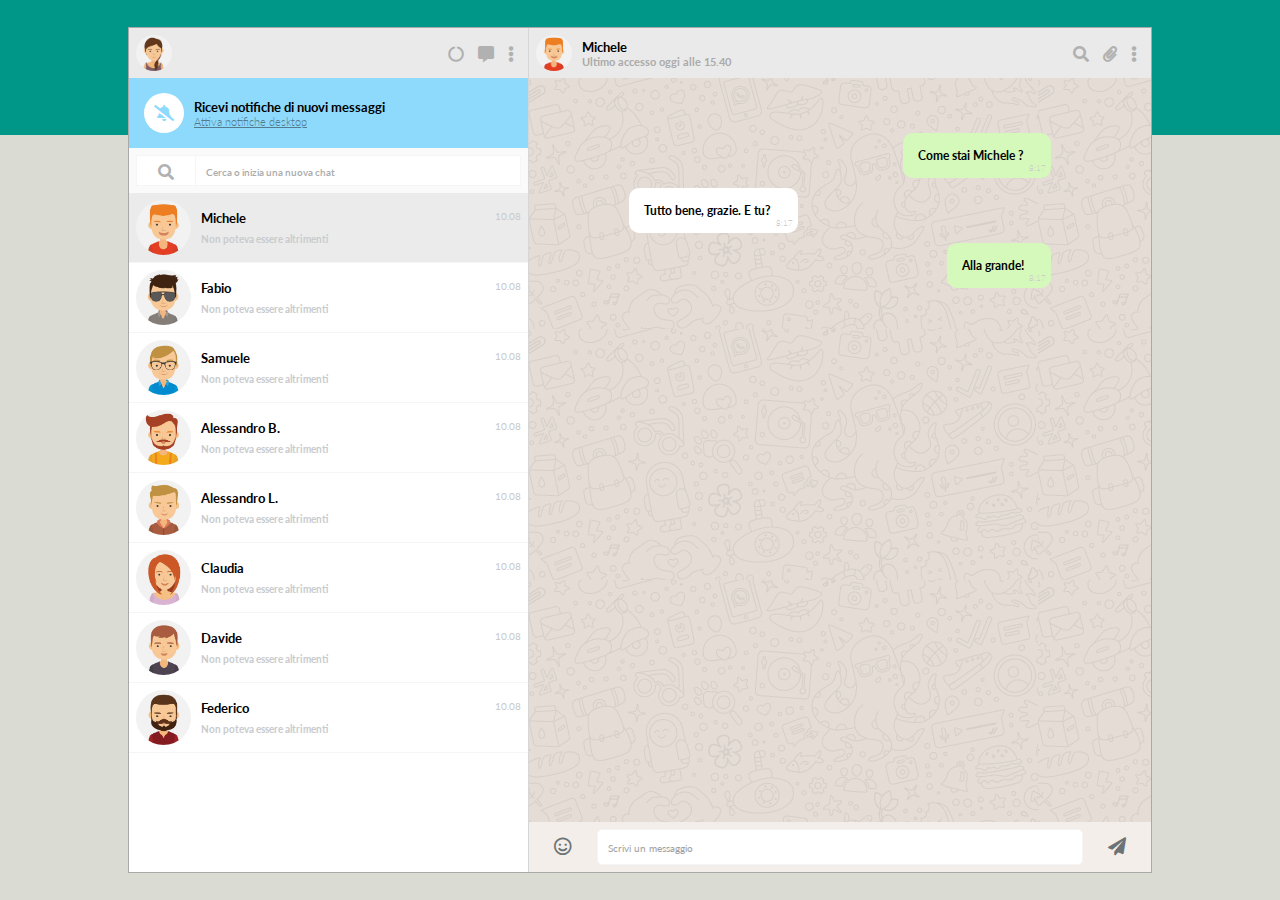
==== commit a4be1af3: "BONUS: crea conversazioni in js con prepend di codice Html" ====
--- a/bonus/index.html
+++ b/bonus/index.html
@@ -159,45 +159,12 @@
             <!-- zona main della side DX -->
             <div class="sideDX_main">
 
-              <!-- messaggi della chat index 0 -->
-              <div class="messaggi_chat conversazione_attiva" data-conversazione="0">
-              </div>
-              <!-- messaggi della chat index 0 -->
-
-              <!-- messaggi della chat index 1 -->
-              <div class="messaggi_chat" data-conversazione="1">
-              </div>
-              <!-- messaggi della chat index 1 -->
-
-              <!-- messaggi della chat index 2 -->
-              <div class="messaggi_chat" data-conversazione="2">
-              </div>
-              <!-- messaggi della chat index 2 -->
-
-              <!-- messaggi della chat index 3 -->
-              <div class="messaggi_chat" data-conversazione="3">
-              </div>
-              <!-- messaggi della chat index 3 -->
-
-              <!-- messaggi della chat index 4 -->
-              <div class="messaggi_chat" data-conversazione="4">
-              </div>
-              <!-- messaggi della chat index 4 -->
-
-              <!-- messaggi della chat index 5 -->
-              <div class="messaggi_chat" data-conversazione="5">
-              </div>
-              <!-- messaggi della chat index 5 -->
-
-              <!-- messaggi della chat index 6 -->
-              <div class="messaggi_chat" data-conversazione="6">
-              </div>
-              <!-- messaggi della chat index 6 -->
-
-              <!-- messaggi della chat index 7 -->
-              <div class="messaggi_chat" data-conversazione="7">
-              </div>
-              <!-- messaggi della chat index 7 -->
+              <!-- <div class="template_conversazione"> -->
+                <!-- messaggi della chat index 0 -->
+                <!-- <div class="messaggi_chat conversazione_attiva" data-conversazione="0">
+                </div> -->
+                <!-- messaggi della chat index 0 -->
+              <!-- </div> -->
 
               <!-- TEMPLATE messaggio -->
               <div class="template">
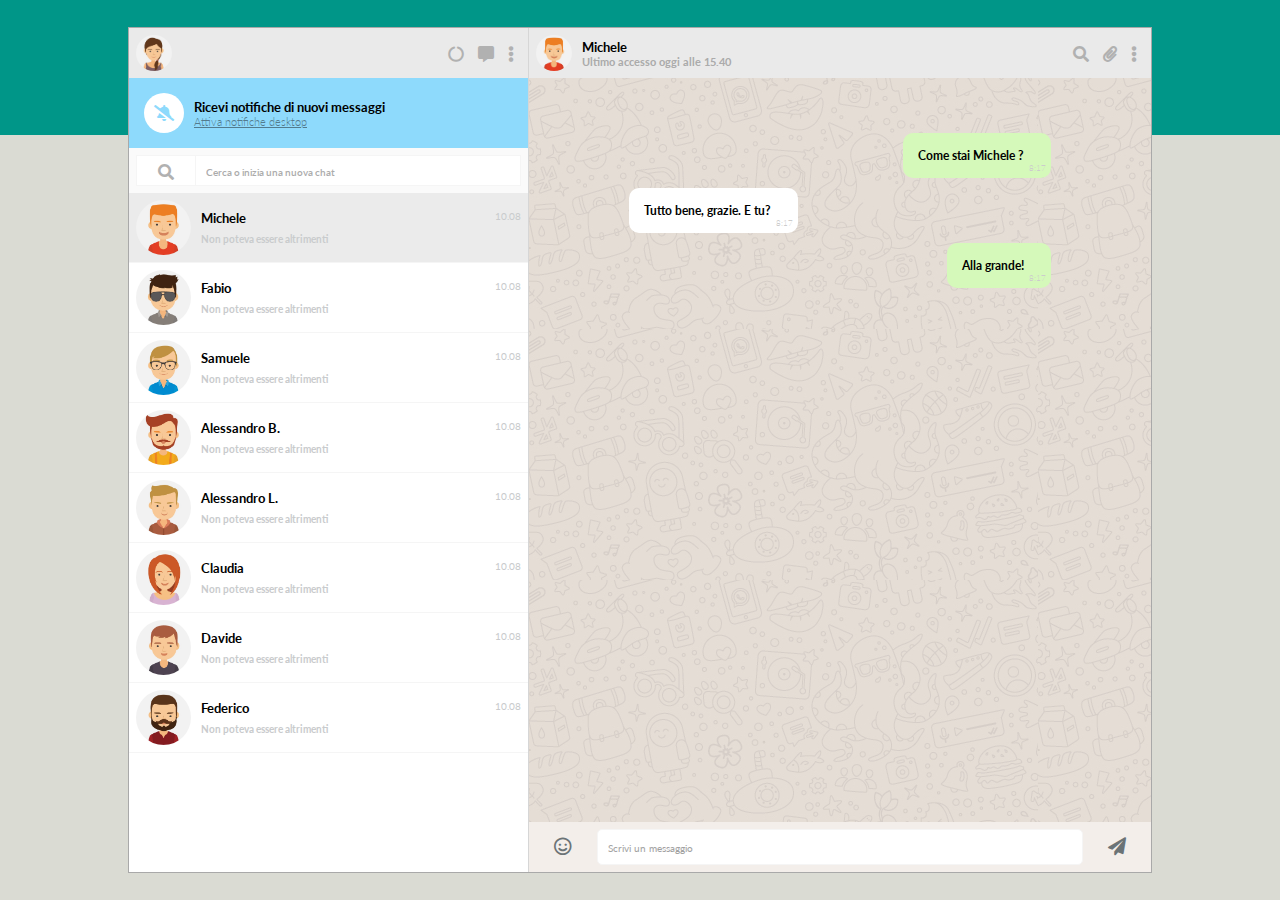
==== commit 2dba4a33: "BONUS: corretto invio messaggio e cambio chat prima del timeout risposta" ====
--- a/bonus/index.html
+++ b/bonus/index.html
@@ -159,12 +159,15 @@
             <!-- zona main della side DX -->
             <div class="sideDX_main">
 
-              <!-- <div class="template_conversazione"> -->
+              <!-- TEMPLATE conversazione -->
+              <div class="template_conversazione">
                 <!-- messaggi della chat index 0 -->
-                <!-- <div class="messaggi_chat conversazione_attiva" data-conversazione="0">
+                <div class="messaggi_chat conversazione_attiva" data-conversazione="0">
                 </div> -->
                 <!-- messaggi della chat index 0 -->
-              <!-- </div> -->
+              </div>
+              <!-- /TEMPLATE conversazione -->
+              
 
               <!-- TEMPLATE messaggio -->
               <div class="template">
--- a/bonus/css/style.css
+++ b/bonus/css/style.css
@@ -341,6 +341,10 @@
 }
 
 .template_contatto {
+  display: none;
+}
+
+.template_conversazione {
   display: none;
 }
 
